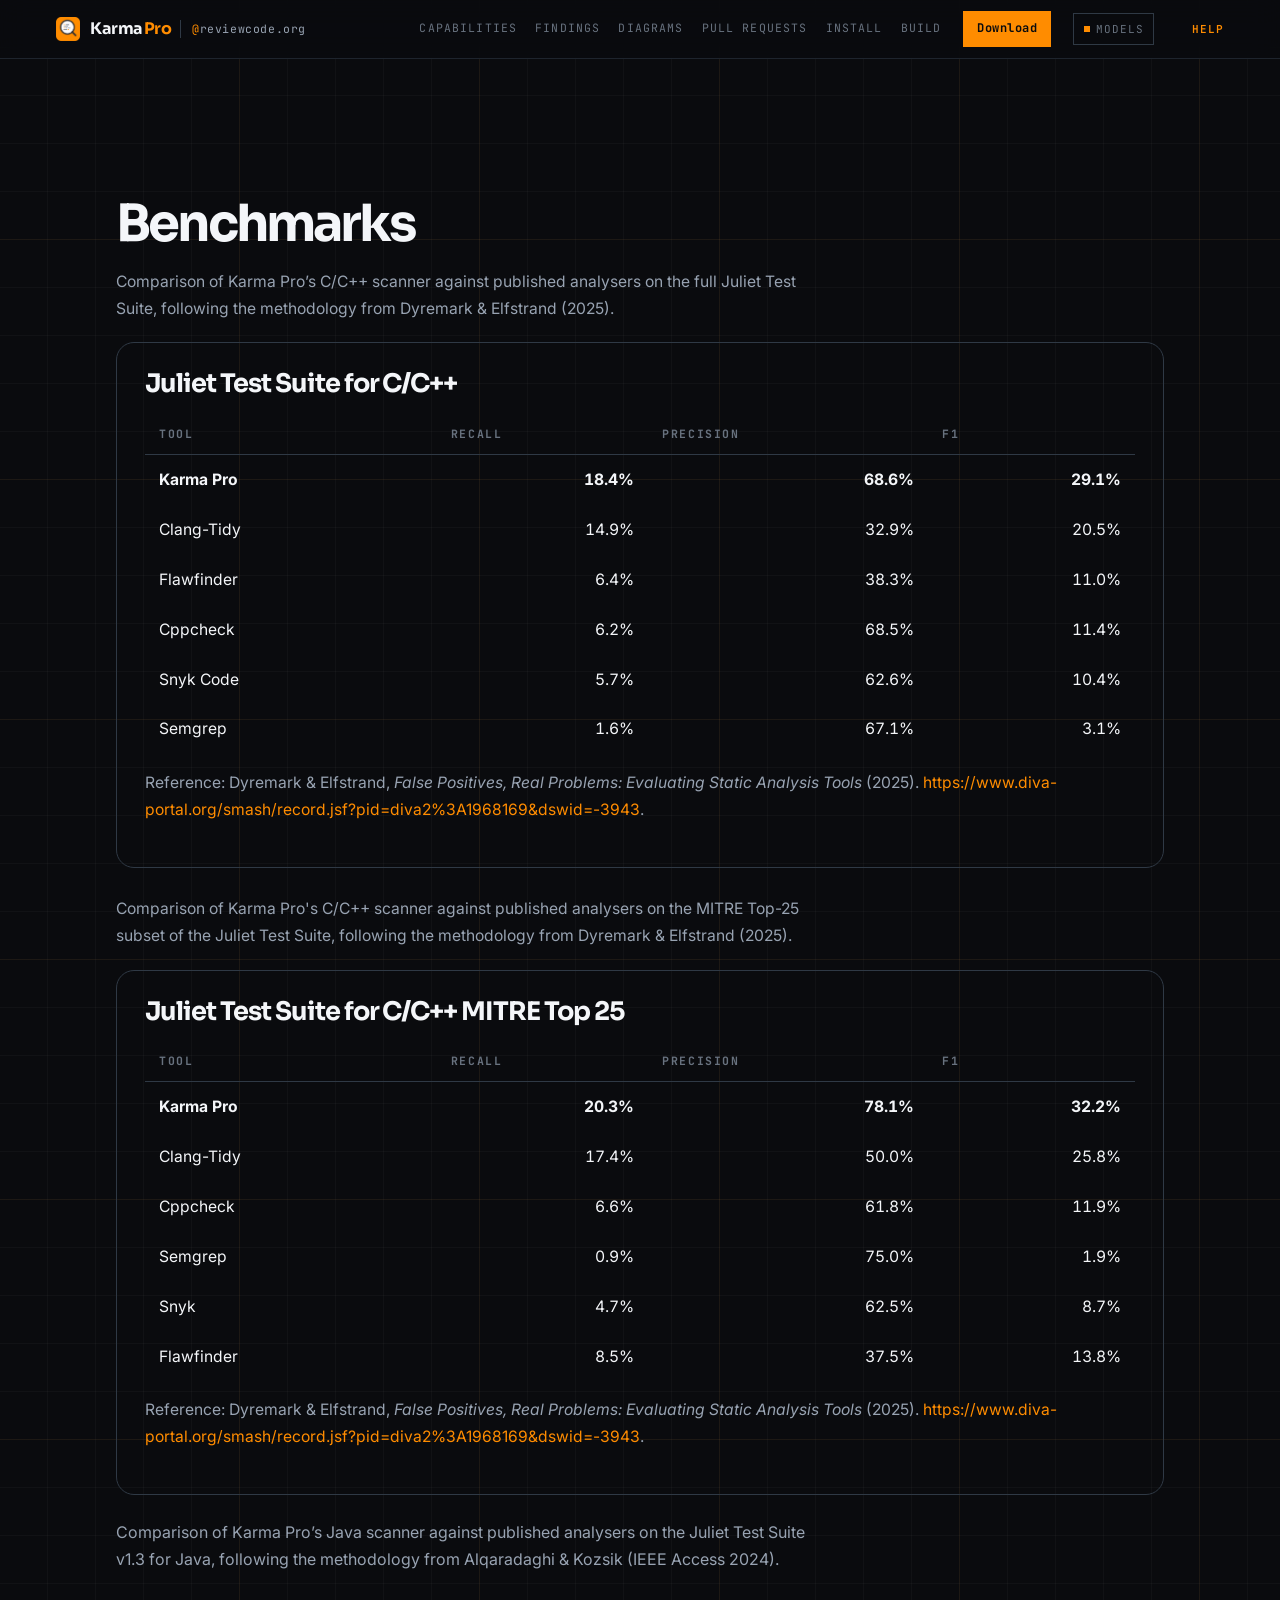
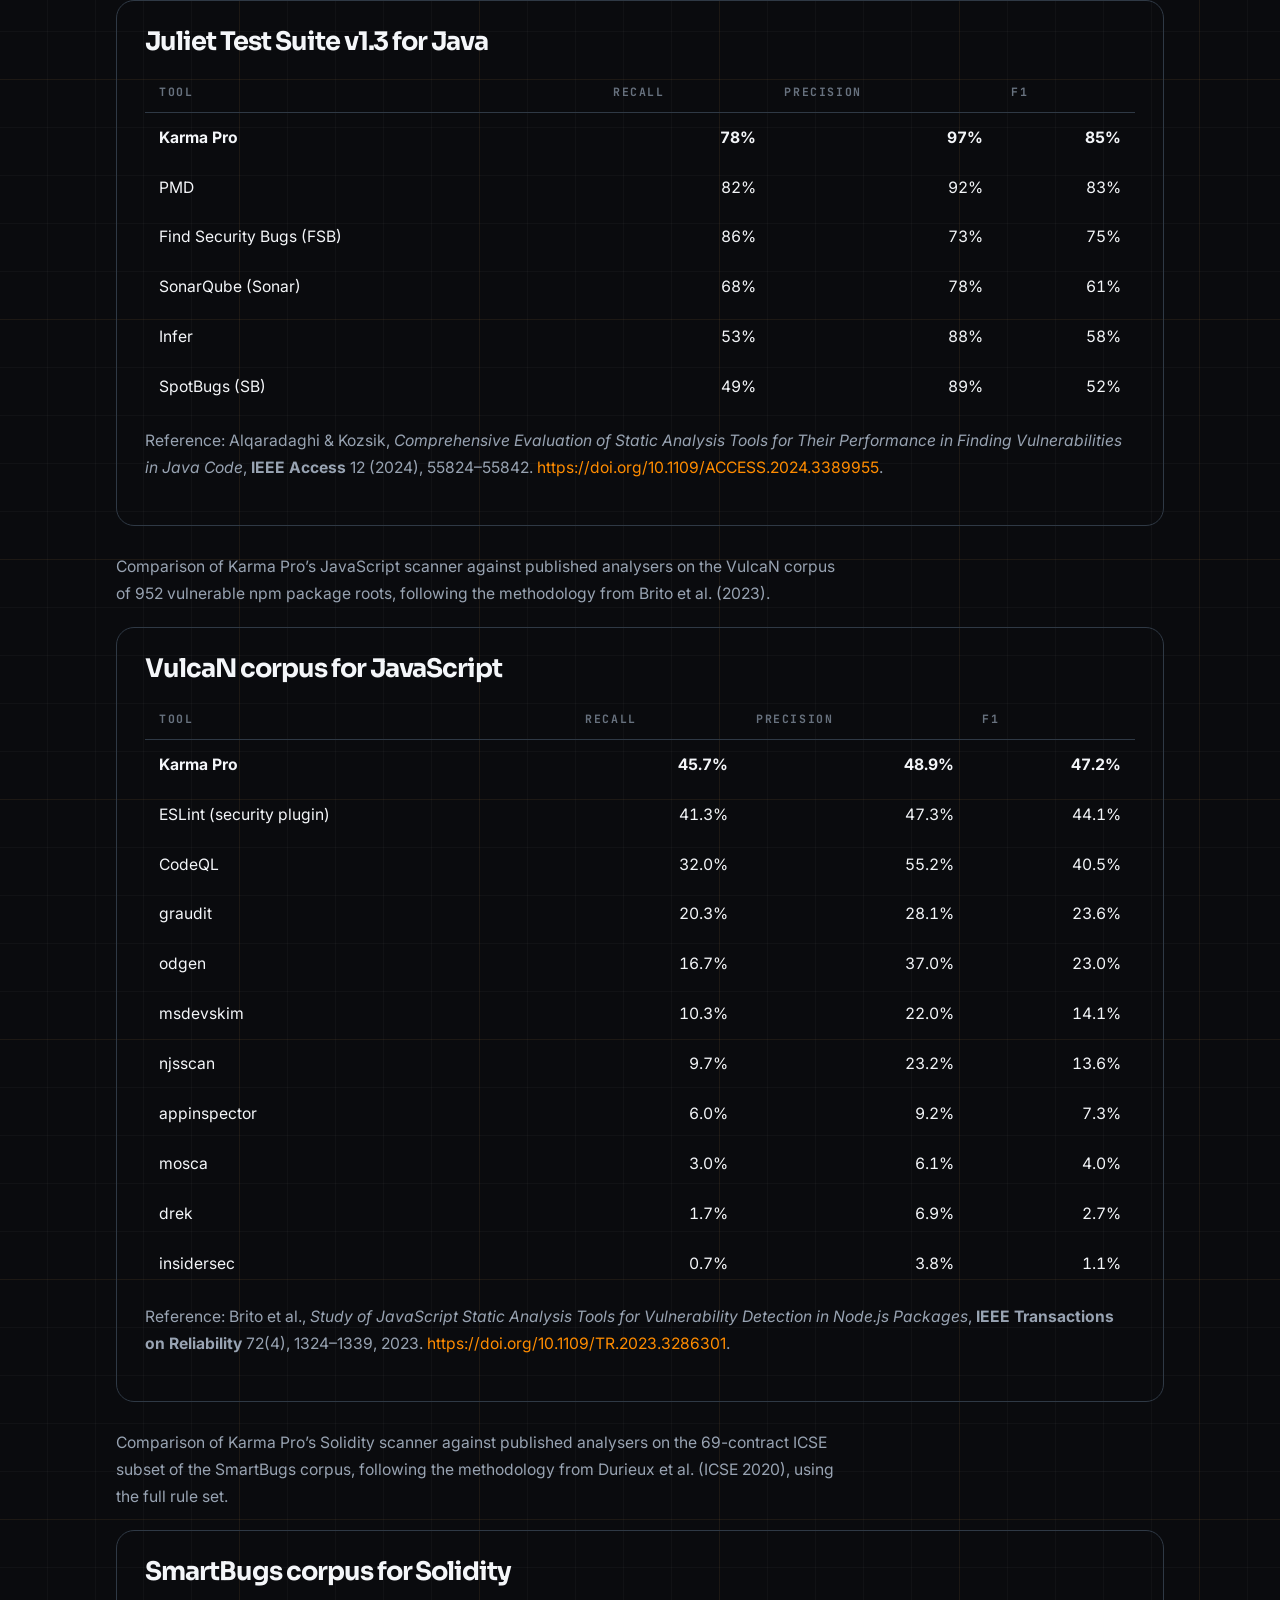
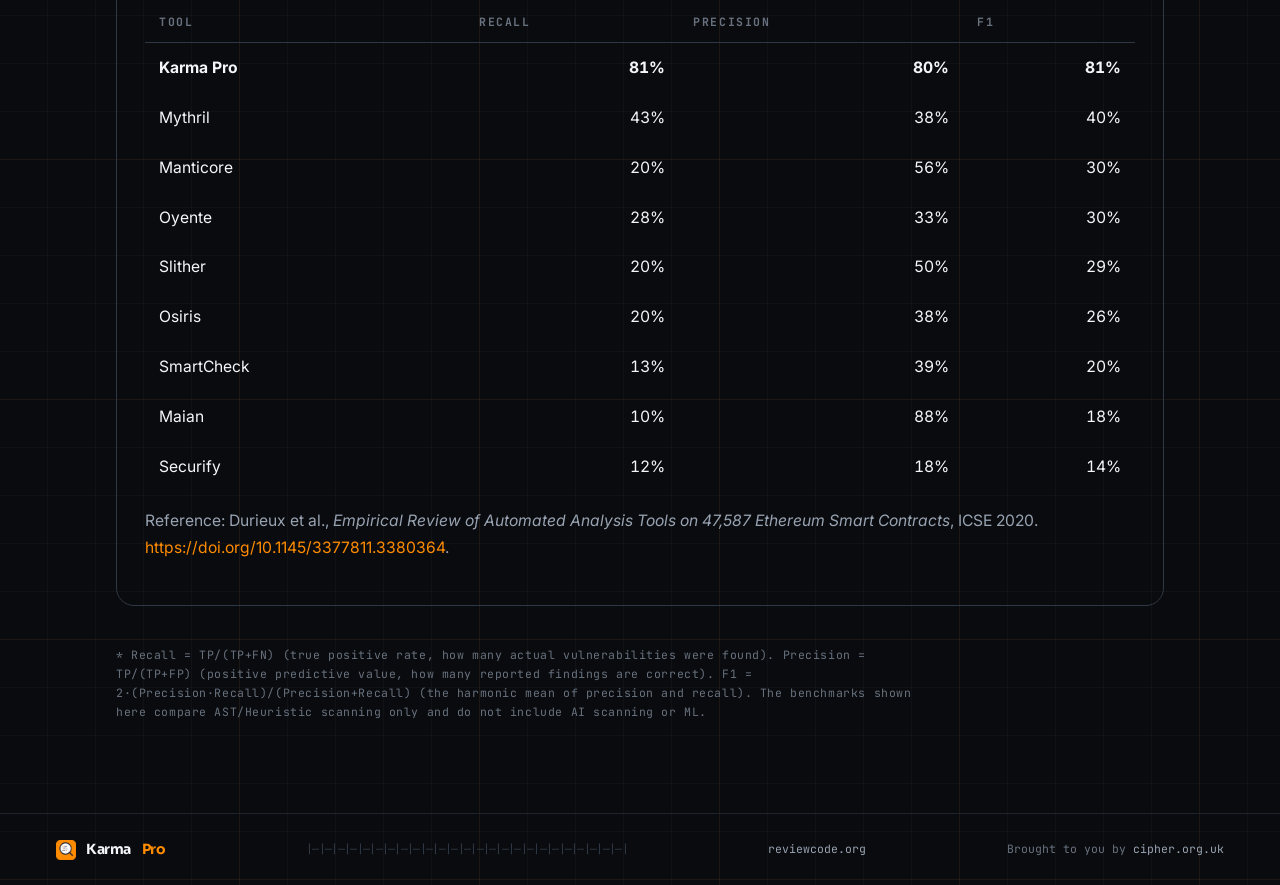
==== benchmarks/index.html @ 237b7b91 "update" ====
<!DOCTYPE html>
<html lang="en">
<head>
<meta charset="utf-8">
<meta name="viewport" content="width=device-width, initial-scale=1">
<title>Benchmarks — Karma Pro</title>
<meta name="description" content="Comparison benchmarks of Karma Pro with other static analysis security scanning tools.">
<meta property="og:site_name" content="reviewcode.org">
<meta property="og:url" content="https://reviewcode.org/benchmarks/">
<meta property="og:title" content="Benchmarks — Karma Pro">
<meta property="og:description" content="Static analysis benchmarks comparing Karma Pro against other scanners on Java Juliet Test Suite.">
<link rel="canonical" href="https://reviewcode.org/benchmarks/">
<link rel="icon" href="../assets/icon-256.png">
<link rel="apple-touch-icon" href="../assets/apple-touch-icon.png">
<link rel="preconnect" href="https://fonts.googleapis.com">
<link rel="preconnect" href="https://fonts.gstatic.com" crossorigin>
<link href="https://fonts.googleapis.com/css2?family=Sora:wght@400;600;700;800&family=Inter:wght@400;500;600&family=JetBrains+Mono:wght@400;500;700&display=swap" rel="stylesheet">
<link rel="stylesheet" href="../assets/site.css">

<!-- Google tag (gtag.js) -->
<script async src="https://www.googletagmanager.com/gtag/js?id=G-PY8FQVW70F"></script>
<script>
  window.dataLayer = window.dataLayer || [];
  function gtag(){dataLayer.push(arguments);}
  gtag('js', new Date());
  gtag('config', 'G-PY8FQVW70F');
</script>
<style>
.bench-wrap{max-width:1100px;margin:0 auto;padding:140px 26px 80px}
.bench-title{font-size:clamp(2rem,5vw,3.2rem);letter-spacing:-.055em;line-height:.98;margin:0 0 12px}
.bench-sub{color:var(--mute);margin:0 0 48px;max-width:720px}
.bench-card{background:var(--ink-2);border:1px solid var(--line-2);border-radius:18px;padding:28px;margin-bottom:40px;overflow-x:auto}
.bench-card h2{font-size:1.6rem;letter-spacing:-.04em;margin:0 0 18px}
.bench-table{width:100%;border-collapse:collapse;font-size:.98rem;min-width:720px}
.bench-table thead th{font-family:var(--mono);font-size:11.5px;letter-spacing:.14em;text-transform:uppercase;color:var(--faint);text-align:left;padding:10px 14px;border-bottom:1px solid var(--line-2);white-space:nowrap}
.bench-table tbody td{padding:12px 14px;border-bottom:1px solid var(--line-1);vertical-align:top}
.bench-table tbody tr:last-child td{border-bottom:none}
.bench-table td.num{text-align:right;font-variant-numeric:tabular-nums}
.bench-ref{color:var(--mute);font-size:.98rem;line-height:1.7;margin-top:16px}
.bench-ref a{color:var(--accent);text-decoration:none}
.bench-ref a:hover{text-decoration:underline}
</style>
</head>
<body>

<header class="top">
  <div class="wrap top-in">
    <a class="logo" href="/">
      <img src="../assets/appicon-mark.png" width="824" height="824" alt="">
      <b>Karma<em>Pro</em></b>
    </a>
    <span class="handle"><span class="at">@</span>reviewcode.org</span>
     <nav class="top-nav">
       <a href="/#sheet">Capabilities</a>
       <a href="/#findings">Findings</a>
       <a href="/#graphs">Diagrams</a>
       <a href="/#prs">Pull requests</a>
       <a href="/#download">Install</a>
       <a href="/#build">Build</a>
     </nav>
     <a class="top-cta" href="https://github.com/cphr/karmapro/releases/latest/download/Karma.pro.dmg" rel="noopener">Download</a>
     <a class="badge" href="/models/" title="Bayesian classifier models">Models</a>
     <a class="top-help" href="/help/" title="User guide and help">Help</a>
   </div>
</header>

<main>
  <section class="bench-wrap">
    <h1 class="bench-title" style="margin-bottom:32px;">Benchmarks</h1>
    <p style="color:var(--mute);margin:-12px 0 20px;font-size:.98rem;line-height:1.7;max-width:720px;">Comparison of Karma Pro’s C/C++ scanner against published analysers on the full Juliet Test Suite, following the methodology from Dyremark &amp; Elfstrand (2025).</p>
    <div class="bench-card">
      <h2>Juliet Test Suite for C/C++</h2>
      <table class="bench-table">
        <thead>
          <tr>
            <th>Tool</th>
            <th class="num">Recall</th>
            <th class="num">Precision</th>
            <th class="num">F1</th>
          </tr>
        </thead>
        <tbody>
          <tr><td><strong>Karma Pro</strong></td><td class="num"><strong>18.4%</strong></td><td class="num"><strong>68.6%</strong></td><td class="num"><strong>29.1%</strong></td></tr>
          <tr><td>Clang-Tidy</td><td class="num">14.9%</td><td class="num">32.9%</td><td class="num">20.5%</td></tr>
          <tr><td>Flawfinder</td><td class="num">6.4%</td><td class="num">38.3%</td><td class="num">11.0%</td></tr>
          <tr><td>Cppcheck</td><td class="num">6.2%</td><td class="num">68.5%</td><td class="num">11.4%</td></tr>
          <tr><td>Snyk Code</td><td class="num">5.7%</td><td class="num">62.6%</td><td class="num">10.4%</td></tr>
          <tr><td>Semgrep</td><td class="num">1.6%</td><td class="num">67.1%</td><td class="num">3.1%</td></tr>
        </tbody>
      </table>
      <p class="bench-ref">
        Reference: Dyremark &amp; Elfstrand, <em>False Positives, Real Problems: Evaluating Static Analysis Tools</em> (2025). <a href="https://www.diva-portal.org/smash/record.jsf?pid=diva2%3A1968169&dswid=-3943" rel="noopener" target="_blank">https://www.diva-portal.org/smash/record.jsf?pid=diva2%3A1968169&amp;dswid=-3943</a>.
      </p>

    </div>

    <p style="color:var(--mute);margin:-12px 0 20px;font-size:.98rem;line-height:1.7;max-width:720px;">Comparison of Karma Pro's C/C++ scanner against published analysers on the MITRE Top-25 subset of the Juliet Test Suite, following the methodology from Dyremark &amp; Elfstrand (2025).</p>
    <div class="bench-card">
      <h2>Juliet Test Suite for C/C++ MITRE Top 25</h2>
      <table class="bench-table">
        <thead>
          <tr>
            <th>Tool</th>
            <th class="num">Recall</th>
            <th class="num">Precision</th>
            <th class="num">F1</th>
          </tr>
        </thead>
        <tbody>
          <tr><td><strong>Karma Pro</strong></td><td class="num"><strong>20.3%</strong></td><td class="num"><strong>78.1%</strong></td><td class="num"><strong>32.2%</strong></td></tr>
          <tr><td>Clang-Tidy</td><td class="num">17.4%</td><td class="num">50.0%</td><td class="num">25.8%</td></tr>
          <tr><td>Cppcheck</td><td class="num">6.6%</td><td class="num">61.8%</td><td class="num">11.9%</td></tr>
          <tr><td>Semgrep</td><td class="num">0.9%</td><td class="num">75.0%</td><td class="num">1.9%</td></tr>
          <tr><td>Snyk</td><td class="num">4.7%</td><td class="num">62.5%</td><td class="num">8.7%</td></tr>
          <tr><td>Flawfinder</td><td class="num">8.5%</td><td class="num">37.5%</td><td class="num">13.8%</td></tr>
        </tbody>
      </table>
      <p class="bench-ref">
        Reference: Dyremark &amp; Elfstrand, <em>False Positives, Real Problems: Evaluating Static Analysis Tools</em> (2025). <a href="https://www.diva-portal.org/smash/record.jsf?pid=diva2%3A1968169&dswid=-3943" rel="noopener" target="_blank">https://www.diva-portal.org/smash/record.jsf?pid=diva2%3A1968169&amp;dswid=-3943</a>.
      </p>

    </div>

    <p class="bench-sub" style="margin-top:-16px;margin-bottom:28px;">Comparison of Karma Pro’s Java scanner against published analysers on the Juliet Test Suite v1.3 for Java, following the methodology from Alqaradaghi &amp; Kozsik (IEEE Access 2024).</p>
    <div class="bench-card">
      <h2>Juliet Test Suite v1.3 for Java</h2>
      <table class="bench-table">
        <thead>
          <tr>
            <th>Tool</th>
            <th class="num">Recall</th>
            <th class="num">Precision</th>
            <th class="num">F1</th>
          </tr>
        </thead>
        <tbody>
          <tr><td><strong>Karma Pro</strong></td><td class="num"><strong>78%</strong></td><td class="num"><strong>97%</strong></td><td class="num"><strong>85%</strong></td></tr>
          <tr><td>PMD</td><td class="num">82%</td><td class="num">92%</td><td class="num">83%</td></tr>
          <tr><td>Find Security Bugs (FSB)</td><td class="num">86%</td><td class="num">73%</td><td class="num">75%</td></tr>
          <tr><td>SonarQube (Sonar)</td><td class="num">68%</td><td class="num">78%</td><td class="num">61%</td></tr>
          <tr><td>Infer</td><td class="num">53%</td><td class="num">88%</td><td class="num">58%</td></tr>
          <tr><td>SpotBugs (SB)</td><td class="num">49%</td><td class="num">89%</td><td class="num">52%</td></tr>
        </tbody>
      </table>
      <p class="bench-ref">
        Reference: Alqaradaghi &amp; Kozsik, <em>Comprehensive Evaluation of Static Analysis Tools for Their Performance in Finding Vulnerabilities in Java Code</em>, <strong>IEEE Access</strong> 12 (2024), 55824–55842. <a href="https://doi.org/10.1109/ACCESS.2024.3389955" rel="noopener" target="_blank">https://doi.org/10.1109/ACCESS.2024.3389955</a>.
      </p>

    </div>

    <p style="color:var(--mute);margin:-12px 0 20px;font-size:.98rem;line-height:1.7;max-width:720px;">Comparison of Karma Pro’s JavaScript scanner against published analysers on the VulcaN corpus of 952 vulnerable npm package roots, following the methodology from Brito et al. (2023).</p>
    <div class="bench-card">
      <h2>VulcaN corpus for JavaScript</h2>
      <table class="bench-table">
        <thead>
          <tr>
            <th>Tool</th>
            <th class="num">Recall</th>
            <th class="num">Precision</th>
            <th class="num">F1</th>
          </tr>
        </thead>
        <tbody>
          <tr><td><strong>Karma Pro</strong></td><td class="num"><strong>45.7%</strong></td><td class="num"><strong>48.9%</strong></td><td class="num"><strong>47.2%</strong></td></tr>
          <tr><td>ESLint (security plugin)</td><td class="num">41.3%</td><td class="num">47.3%</td><td class="num">44.1%</td></tr>
          <tr><td>CodeQL</td><td class="num">32.0%</td><td class="num">55.2%</td><td class="num">40.5%</td></tr>
          <tr><td>graudit</td><td class="num">20.3%</td><td class="num">28.1%</td><td class="num">23.6%</td></tr>
          <tr><td>odgen</td><td class="num">16.7%</td><td class="num">37.0%</td><td class="num">23.0%</td></tr>
          <tr><td>msdevskim</td><td class="num">10.3%</td><td class="num">22.0%</td><td class="num">14.1%</td></tr>
          <tr><td>njsscan</td><td class="num">9.7%</td><td class="num">23.2%</td><td class="num">13.6%</td></tr>
          <tr><td>appinspector</td><td class="num">6.0%</td><td class="num">9.2%</td><td class="num">7.3%</td></tr>
          <tr><td>mosca</td><td class="num">3.0%</td><td class="num">6.1%</td><td class="num">4.0%</td></tr>
          <tr><td>drek</td><td class="num">1.7%</td><td class="num">6.9%</td><td class="num">2.7%</td></tr>
          <tr><td>insidersec</td><td class="num">0.7%</td><td class="num">3.8%</td><td class="num">1.1%</td></tr>
        </tbody>
      </table>
      <p class="bench-ref">
        Reference: Brito et al., <em>Study of JavaScript Static Analysis Tools for Vulnerability Detection in Node.js Packages</em>, <strong>IEEE Transactions on Reliability</strong> 72(4), 1324–1339, 2023. <a href="https://doi.org/10.1109/TR.2023.3286301" rel="noopener" target="_blank">https://doi.org/10.1109/TR.2023.3286301</a>.
      </p>

    </div>

    <p style="color:var(--mute);margin:-12px 0 20px;font-size:.98rem;line-height:1.7;max-width:720px;">Comparison of Karma Pro’s Solidity scanner against published analysers on the 69-contract ICSE subset of the SmartBugs corpus, following the methodology from Durieux et al. (ICSE 2020), using the full rule set.</p>
    <div class="bench-card">
      <h2>SmartBugs corpus for Solidity</h2>
      <table class="bench-table">
        <thead>
          <tr>
            <th>Tool</th>
            <th class="num">Recall</th>
            <th class="num">Precision</th>
            <th class="num">F1</th>
          </tr>
        </thead>
        <tbody>
          <tr><td><strong>Karma Pro</strong></td><td class="num"><strong>81%</strong></td><td class="num"><strong>80%</strong></td><td class="num"><strong>81%</strong></td></tr>
          <tr><td>Mythril</td><td class="num">43%</td><td class="num">38%</td><td class="num">40%</td></tr>
          <tr><td>Manticore</td><td class="num">20%</td><td class="num">56%</td><td class="num">30%</td></tr>
          <tr><td>Oyente</td><td class="num">28%</td><td class="num">33%</td><td class="num">30%</td></tr>
          <tr><td>Slither</td><td class="num">20%</td><td class="num">50%</td><td class="num">29%</td></tr>
          <tr><td>Osiris</td><td class="num">20%</td><td class="num">38%</td><td class="num">26%</td></tr>
          <tr><td>SmartCheck</td><td class="num">13%</td><td class="num">39%</td><td class="num">20%</td></tr>
          <tr><td>Maian</td><td class="num">10%</td><td class="num">88%</td><td class="num">18%</td></tr>
          <tr><td>Securify</td><td class="num">12%</td><td class="num">18%</td><td class="num">14%</td></tr>
        </tbody>
      </table>
      <p class="bench-ref">
        Reference: Durieux et al., <em>Empirical Review of Automated Analysis Tools on 47,587 Ethereum Smart Contracts</em>, ICSE 2020. <a href="https://doi.org/10.1145/3377811.3380364" rel="noopener" target="_blank">https://doi.org/10.1145/3377811.3380364</a>.
      </p>

    </div>

    <p style="margin-top:2rem;font-family:var(--mono);font-size:11.5px;letter-spacing:.05em;color:var(--faint);max-width:820px;">* Recall = TP/(TP+FN) (true positive rate, how many actual vulnerabilities were found). Precision = TP/(TP+FP) (positive predictive value, how many reported findings are correct). F1 = 2·(Precision·Recall)/(Precision+Recall) (the harmonic mean of precision and recall). The benchmarks shown here compare AST/Heuristic scanning only and do not include AI scanning or ML.</p>
  </section>
</main>

<footer class="foot">
  <div class="wrap foot-in">
    <span class="logo small"><img src="../assets/appicon-mark.png" width="824" height="824" alt="">Karma<em>Pro</em></span>
    <span class="ticks" aria-hidden="true">|—|—|—|—|—|—|—|—|—|—|—|—|—|—|—|—|—|—|—|—|—|—|—|—|—|</span>
    <span><a href="https://reviewcode.org/">reviewcode.org</a></span>
    <span>Brought to you by <a href="https://www.cipher.org.uk" rel="noopener">cipher.org.uk</a></span>
  </div>
</footer>

</body>
</html>
---- assets/site.css ----
/* reviewcode.org */

:root{
  --ink:#0a0b0e;

  --ink-3:#161a21;
  --paper:#f4f6f9;
  --mute:#98a3b2;
  --faint:#68727f;
  --line:#1e242d;
  --line-2:#2f3945;
  --accent:#ff8c00;
  --accent-2:#ffa733;
  --yellow:#ffd166;
  --red:#ff5f5f;
  --green:#4ade9a;
  --violet:#b39cff;
  --sans:"Inter",-apple-system,BlinkMacSystemFont,"Segoe UI",sans-serif;
  --disp:"Sora","Inter",sans-serif;
  --mono:"JetBrains Mono",ui-monospace,SFMono-Regular,Menlo,monospace;
  --max:1220px;
  --shot-h:400px;
}

*{box-sizing:border-box}
html{scroll-behavior:smooth;scroll-padding-top:76px}
body{
  margin:0;color:var(--paper);
  font:400 16px/1.65 var(--sans);-webkit-font-smoothing:antialiased;overflow-x:hidden;
  background-color:var(--ink);
  background-image:
    linear-gradient(rgba(255,255,255,.026) 1px,transparent 1px),
    linear-gradient(90deg,rgba(255,255,255,.026) 1px,transparent 1px),
    linear-gradient(rgba(255,140,0,.055) 1px,transparent 1px),
    linear-gradient(90deg,rgba(255,140,0,.055) 1px,transparent 1px);
  background-size:48px 48px,48px 48px,240px 240px,240px 240px;
  background-position:-1px -1px;
}
::selection{background:var(--accent);color:var(--ink)}
img{max-width:100%;display:block}
a{color:var(--accent);text-decoration:none}
a:hover{color:var(--accent-2)}
code{font-family:var(--mono);font-size:.85em;color:var(--accent-2)}
h1,h2{margin:0;font-family:var(--disp);font-weight:700;letter-spacing:-.04em;line-height:1}
.wrap{max-width:var(--max);margin:0 auto;padding:0 26px}

/* ── top bar ──────────────────────────────── */
.top{position:sticky;top:0;z-index:60;background:rgba(10,11,14,.86);backdrop-filter:blur(14px);border-bottom:1px solid var(--line)}
.top-in{display:flex;align-items:center;gap:22px;height:58px}
.logo{display:flex;align-items:center;gap:10px;color:var(--paper);font-family:var(--disp);font-weight:700;font-size:16px;letter-spacing:-.03em}
.logo img{width:24px;height:24px}
.logo em{font-style:normal;color:var(--accent);margin-left:1px}
.logo.small{font-size:14px}
.logo.small img{width:20px;height:20px}
.handle{
  font-family:var(--mono);font-size:11.5px;letter-spacing:.05em;color:var(--mute);
  border-left:1px solid var(--line-2);padding-left:11px;margin-left:-13px;white-space:nowrap;
}
.handle .at{color:var(--accent)}
.top-nav{display:flex;gap:18px;margin-left:auto}
.top-nav a{
  font-family:var(--mono);font-size:11.5px;letter-spacing:.1em;text-transform:uppercase;
  color:var(--faint);padding:4px 0;border-bottom:1px solid transparent;
}
.top-nav a:hover{color:var(--accent);border-bottom-color:var(--accent)}
.top-cta{
  font-family:var(--mono);font-size:12px;letter-spacing:.04em;background:var(--accent);
  color:var(--ink);padding:8px 14px;font-weight:700;
}
.top-cta:hover{background:var(--paper);color:var(--ink)}
.badge{
  font-family:var(--mono);font-size:11px;letter-spacing:.08em;text-transform:uppercase;
  background:transparent;border:1px solid var(--line-2);color:var(--faint);
  padding:6px 10px;display:inline-flex;align-items:center;gap:6px;
}
.badge::before{content:"";width:6px;height:6px;background:var(--accent);display:inline-block}
.badge:hover{color:var(--accent);border-color:var(--accent)}

.top-help{
  font-family:var(--mono);font-size:11px;letter-spacing:.08em;text-transform:uppercase;
  color:var(--accent);font-weight:600;margin-left:16px;
}

/* ── hero ─────────────────────────────────── */
.hero{padding:76px 26px 0}
.hero-grid{display:grid;grid-template-columns:minmax(0,1fr) 552px;gap:52px;align-items:center}
.hero-copy{min-width:0}
.hero-shot{margin:0}
.hero-shot img{width:100%;height:auto;border:1px solid var(--line-2);display:block}
.shot-fine{
  display:block;margin-top:12px;
  font-family:var(--mono);font-size:11.5px;letter-spacing:.05em;color:var(--faint);
}
.shot-fine[hidden]{display:none}
.kicker{
  font-family:var(--mono);font-size:11.5px;letter-spacing:.18em;text-transform:uppercase;
  color:var(--faint);margin:0 0 26px;
}
h1{font-size:clamp(1.9rem,5.2vw,4.25rem);letter-spacing:-.055em;line-height:.98}
h1 span{display:block}
h1 em{font-style:normal;color:var(--accent)}
h1 .outline{color:transparent;-webkit-text-stroke:1.5px var(--accent-2)}
.hero-sub{max-width:600px;margin:26px 0 0;font-size:1.08rem;color:var(--mute)}

.hero-cta{display:flex;gap:12px;flex-wrap:wrap;margin-top:34px}
.hero-fine{
  flex:1 0 100%;
  font-family:var(--mono);font-size:11.5px;letter-spacing:.05em;color:var(--faint);
}
.btn{
  display:inline-flex;align-items:center;font-family:var(--disp);font-weight:700;font-size:15px;
  background:var(--accent);color:var(--ink);padding:14px 26px;letter-spacing:-.02em;
  transition:transform .14s,background .14s;
}
.btn:hover{background:var(--paper);color:var(--ink);transform:translateY(-2px)}
.btn.alt{background:transparent;border:1px solid var(--line-2);color:var(--paper)}
.btn.alt:hover{background:var(--ink-3);border-color:var(--accent);color:var(--accent)}
.btn.dark{background:var(--ink);color:var(--accent)}
.btn.dark:hover{background:var(--paper);color:var(--ink)}
.btn.ghostdark{background:transparent;border:1px solid rgba(8,9,12,.4);color:var(--ink)}
.btn.ghostdark:hover{background:var(--ink);color:var(--accent)}

/* dimension line under the hero */
.dim{
  display:flex;align-items:center;gap:28px;margin-top:64px;
}
.dim i{flex:1;height:1px;background:var(--line-2);position:relative}
.dim i::before,.dim i::after{
  content:"";position:absolute;top:-3px;width:1px;height:7px;background:var(--line-2);
}
.dim i::before{left:0}
.dim i::after{right:0}

/* ── title block figures ──────────────────── */
.figures{border-bottom:1px solid var(--line);background:rgba(16,19,24,.6)}
.figures-in{display:grid;grid-template-columns:repeat(2,1fr)}
.fig{padding:30px 26px;border-left:1px solid var(--line)}
.fig:first-child{border-left:0}
.fig b{
  display:block;font-family:var(--mono);font-size:2.6rem;font-weight:700;
  color:var(--accent);letter-spacing:-.04em;line-height:1;
}
.fig span{
  display:block;margin-top:8px;font-family:var(--mono);font-size:10.5px;
  letter-spacing:.12em;text-transform:uppercase;color:var(--faint);line-height:1.5;
}

/* ── sections ─────────────────────────────── */
.band{padding:82px 26px;border-bottom:1px solid var(--line)}
.label{
  display:flex;align-items:center;gap:12px;
  font-family:var(--mono);font-size:11px;letter-spacing:.2em;text-transform:uppercase;
  color:var(--accent);margin:0 0 32px;
}
.label::after{content:"";flex:1;height:1px;background:var(--line)}

/* ── capability ledger ────────────────────── */
.ledger{border-top:1px solid var(--line-2)}
.lg-h,.lg-r{
  display:grid;grid-template-columns:minmax(0,.85fr) minmax(0,1.5fr) minmax(0,.8fr);
  gap:26px;padding:15px 14px;border-bottom:1px solid var(--line);align-items:baseline;
}
.lg-h{
  font-family:var(--mono);font-size:10px;letter-spacing:.16em;text-transform:uppercase;
  color:var(--faint);background:rgba(22,26,33,.55);
}
.lg-r{transition:background .16s}
.lg-r:hover{background:rgba(255,140,0,.045)}
.lg-a{font-family:var(--disp);font-weight:600;font-size:1.02rem;letter-spacing:-.02em}
.lg-r:hover .lg-a{color:var(--accent)}
.lg-b{color:var(--faint);font-size:.92rem;line-height:1.6}
.lg-c{
  font-family:var(--mono);font-size:11px;letter-spacing:.06em;color:var(--mute);
  text-transform:uppercase;
}

/* ── split: prose beside a figure ─────────── */
.split{display:grid;grid-template-columns:minmax(0,1fr) minmax(0,1.05fr);gap:60px;align-items:start}
.split-copy h2{font-size:clamp(2rem,5vw,3.4rem);letter-spacing:-.045em;line-height:1.04;margin-bottom:22px}
.split-copy p{margin:0 0 16px;color:var(--mute);font-size:1.04rem}
.split-copy p:last-child{margin-bottom:0}
.split-copy b{color:var(--paper);font-weight:600}
.split-copy .tight,.tight{font-size:.92rem;color:var(--faint);line-height:1.6}
.split-copy .tight b,.tight b{color:var(--paper)}
.split-side{min-width:0}

/* ── findings table ───────────────────────── */
.ftab{width:100%;border-collapse:collapse;font-family:var(--mono);font-size:12px}
.ftab th{
  text-align:left;padding:9px 12px;font-size:10px;font-weight:400;letter-spacing:.16em;
  text-transform:uppercase;color:var(--faint);border-bottom:1px solid var(--line-2);
}
.ftab td{padding:10px 12px;border-bottom:1px solid var(--line)}
.ftab tr:hover td{background:rgba(255,140,0,.045)}
.g{font-weight:700;letter-spacing:.06em}
.g.crit{color:var(--red)}.g.high{color:var(--accent)}
.g.med{color:var(--yellow)}.g.low{color:var(--faint)}
.tag{display:inline-flex;align-items:center;gap:6px;font-size:10.5px;letter-spacing:.1em;text-transform:uppercase;color:var(--mute)}
.tag::before{content:"";width:6px;height:6px}
.tag.ast::before{background:var(--green)}
.tag.hot::before{background:var(--yellow)}
.tag.ai::before{background:var(--violet)}
.tag.ml::before{background:var(--accent)}

/* ── main window figure ─────────────────────── */
/* main window beside the diagram list */
.duo{display:grid;grid-template-columns:571px minmax(0,1fr);gap:56px;align-items:start;margin-top:46px}
.duo .drawing{margin:0;max-width:none}
.drawing img{
  width:100%;height:var(--shot-h);object-fit:cover;object-position:top;
  border:1px solid var(--line-2);
}

/* ── pull request notes + figures ──────────── */
.notes{border-top:1px solid var(--line-2)}
.notes-r{
  display:grid;grid-template-columns:140px minmax(0,1fr);gap:20px;padding:12px 2px;
  border-bottom:1px solid var(--line);align-items:baseline;
}
.notes-r span{
  font-family:var(--mono);font-size:10px;letter-spacing:.14em;text-transform:uppercase;color:var(--faint);
}
.notes-r b{font-weight:400;color:var(--mute);font-size:.9rem;line-height:1.55}

.figpair{display:grid;grid-template-columns:repeat(2,1fr);gap:26px;margin-top:46px;align-items:start}
.fg{margin:0}
.fg img{
  width:100%;height:auto;border:1px solid var(--line-2);
  filter:saturate(.93) brightness(.96);transition:filter .2s;
}
.fg.win img{height:var(--shot-h);object-fit:cover;object-position:top}
.fg:hover img{filter:none}
.fg figcaption{
  margin-top:10px;font-family:var(--mono);font-size:10.5px;letter-spacing:.1em;
  text-transform:uppercase;color:var(--faint);
}

/* ── inverted paper section ───────────────── */
.paper code{color:#a35000}
.shot{margin:0}
.shot img{width:100%;height:auto;border:1px solid rgba(18,20,15,.22)}

.rls{
  display:grid;grid-template-columns:auto minmax(0,1fr);gap:4px 14px;
  align-items:baseline;margin:0 0 20px;padding:12px 14px;
  border:1px solid var(--line-2);background:rgba(16,19,24,.7);
}
.rls[hidden]{display:none}
.rls-l{
  grid-column:1 / -1;font-family:var(--mono);font-size:10px;
  letter-spacing:.14em;text-transform:uppercase;color:var(--faint);
}
.rls-t{grid-column:1;font-family:var(--mono);font-size:13px;color:var(--accent);font-weight:500}
.rls-d{
  grid-column:2;font-family:var(--mono);font-size:10px;
  letter-spacing:.12em;text-transform:uppercase;color:var(--faint);
}
.rls-n{grid-column:1 / -1;margin-top:5px;color:var(--mute);font-size:.95rem;line-height:1.6}

/* ── install steps ────────────────────────── */
.steps-note{
  margin:26px 0 0;max-width:76ch;
  font-family:var(--mono);font-size:12px;line-height:1.75;color:var(--faint);
}
.steps-note + .steps-note{margin-top:10px}
.steps-note + .steps-note code{font-size:12.24px;display:block;margin-top:4px}
.steps-note code{color:var(--accent-2);word-break:break-all}
.steps-cta{margin-top:20px}
.steps-cta .btn.alt{padding:12px 22px;font-size:13.5px}

/* ── build title block ────────────────────── */
.titleblock{border:1px solid var(--line-2);background:rgba(16,19,24,.7)}
.tb-r{
  display:grid;grid-template-columns:118px minmax(0,1fr);gap:16px;padding:12px 16px;
  border-bottom:1px solid var(--line);align-items:baseline;
}
.tb-r:last-child{border-bottom:0}
.tb-r span{
  font-family:var(--mono);font-size:10px;letter-spacing:.14em;text-transform:uppercase;color:var(--faint);
}
.tb-r b{font-family:var(--mono);font-size:12.5px;font-weight:500;color:var(--paper);word-break:break-word}

/* ── final CTA (inverted) ─────────────────── */
.final{background:var(--accent);color:var(--ink);padding:86px 26px}
.final-in{text-align:center}
.final h2{
  font-family:var(--disp);font-weight:800;font-size:clamp(1.7rem,4.6vw,3.5rem);
  letter-spacing:-.05em;line-height:1;
}
.final-cta{display:flex;gap:12px;justify-content:center;flex-wrap:wrap;margin-top:32px}
.final-fine{
  margin:28px auto 0;max-width:620px;font-family:var(--mono);font-size:12px;
  letter-spacing:.02em;color:rgba(8,9,12,.66);
}

/* ── footer ───────────────────────────────── */
.foot{border-top:1px solid var(--line);padding:24px 26px}
.foot-in{
  display:flex;gap:18px;flex-wrap:wrap;align-items:center;justify-content:space-between;
  font-family:var(--mono);font-size:11.5px;color:var(--faint);
}
.foot-in a{color:var(--mute)}
.ticks{color:var(--line-2);letter-spacing:-.06em;overflow:hidden;max-width:34%;white-space:nowrap}

/* ── responsive ───────────────────────────── */
@media (max-width:1080px){
  .lg-h,.lg-r{grid-template-columns:minmax(0,.9fr) minmax(0,1.6fr)}
  .lg-h span:last-child,.lg-r .lg-c{display:none}
  .split{grid-template-columns:1fr;gap:38px}
  .duo{grid-template-columns:1fr;gap:34px}
}
@media (max-width:820px){
  .top-nav{display:none}
  .hero-grid{grid-template-columns:1fr;gap:34px}
  .hero-shot{max-width:560px}
  .figures-in{grid-template-columns:repeat(2,1fr)}
  .fig{border-left:0;border-top:1px solid var(--line)}
  .fig:nth-child(-n+2){border-top:0}
  .fig:nth-child(odd){border-left:1px solid var(--line)}
  .fig:first-child{border-left:0}
  .figpair{grid-template-columns:1fr}
  .notes-r{grid-template-columns:1fr;gap:5px}
  .ticks{display:none}
}
@media (max-width:560px){
  .figures-in{grid-template-columns:1fr}
  .fig{border-left:0!important}
  .lg-h{display:none}
  .lg-r{grid-template-columns:1fr;gap:6px}
  .final-cta .btn{width:100%;justify-content:center}
}
@media (prefers-reduced-motion:reduce){
  html{scroll-behavior:auto}
  .btn:hover{transform:none}
}
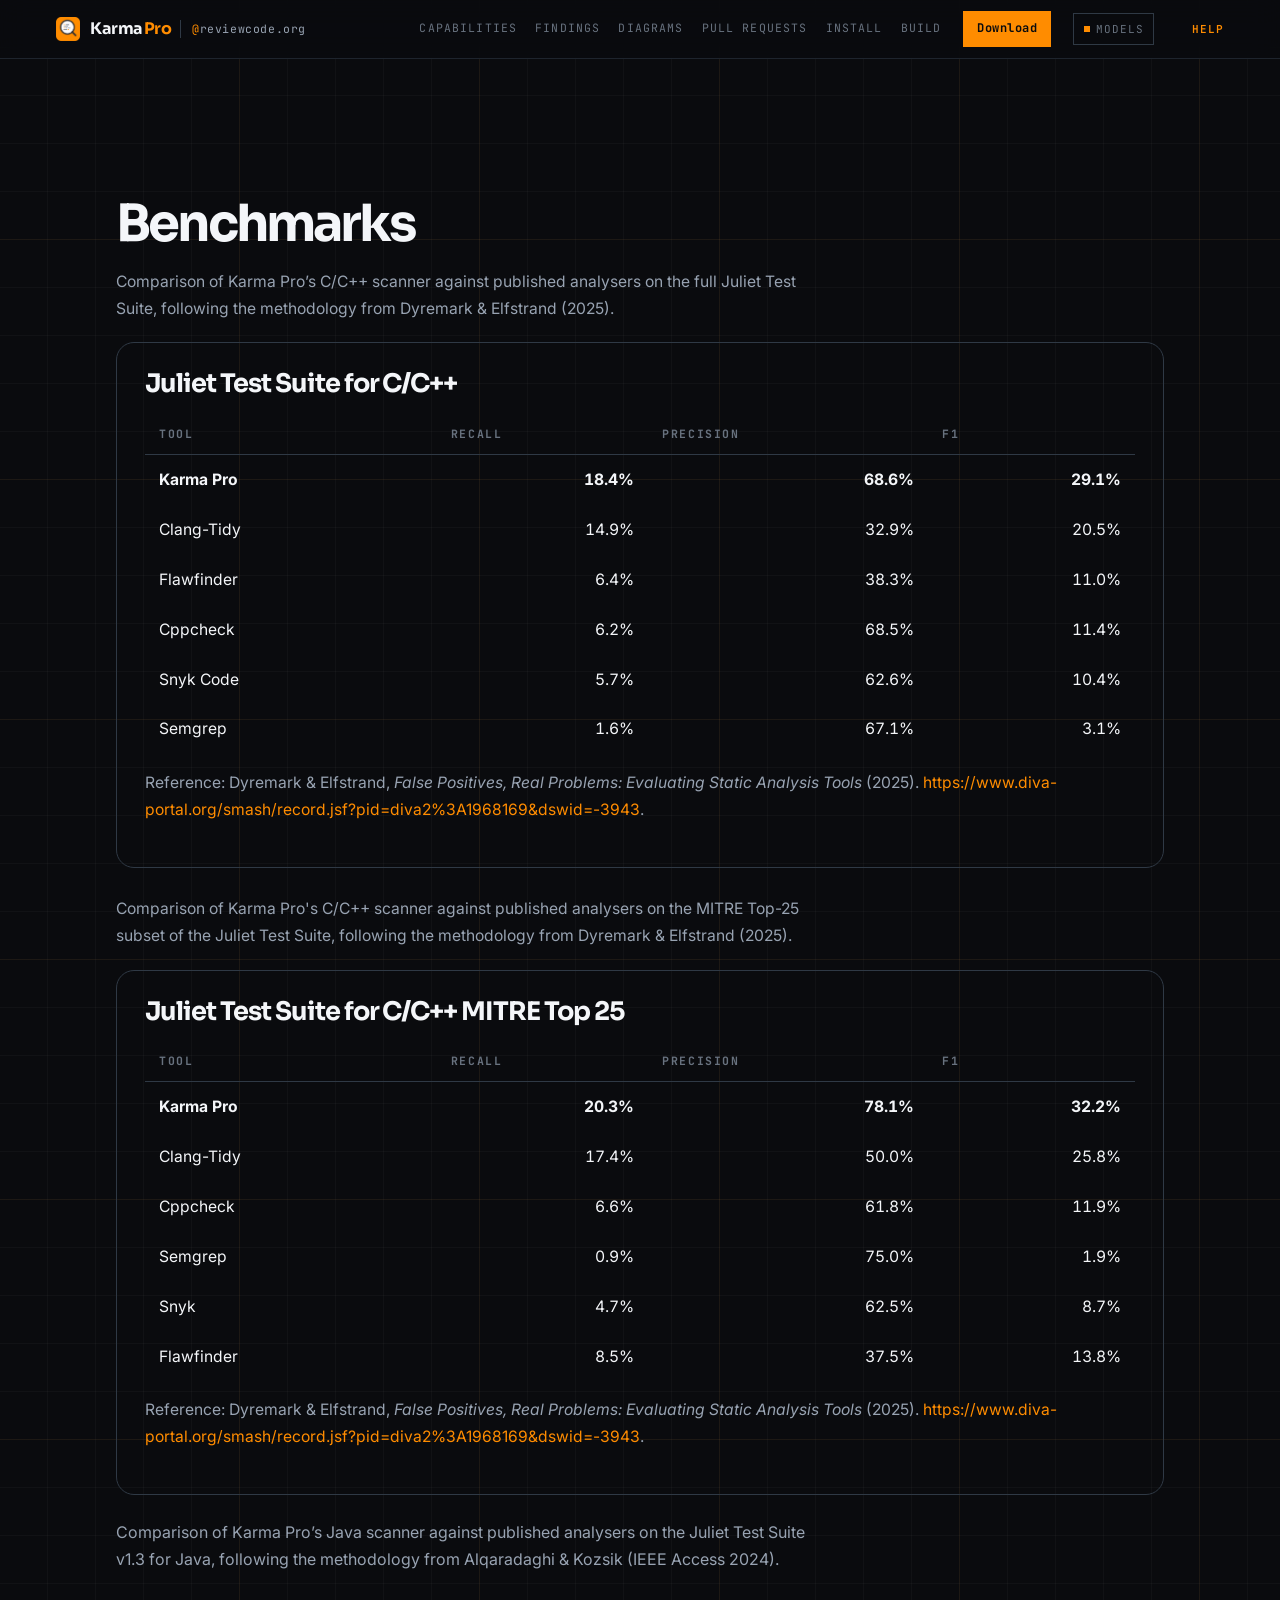
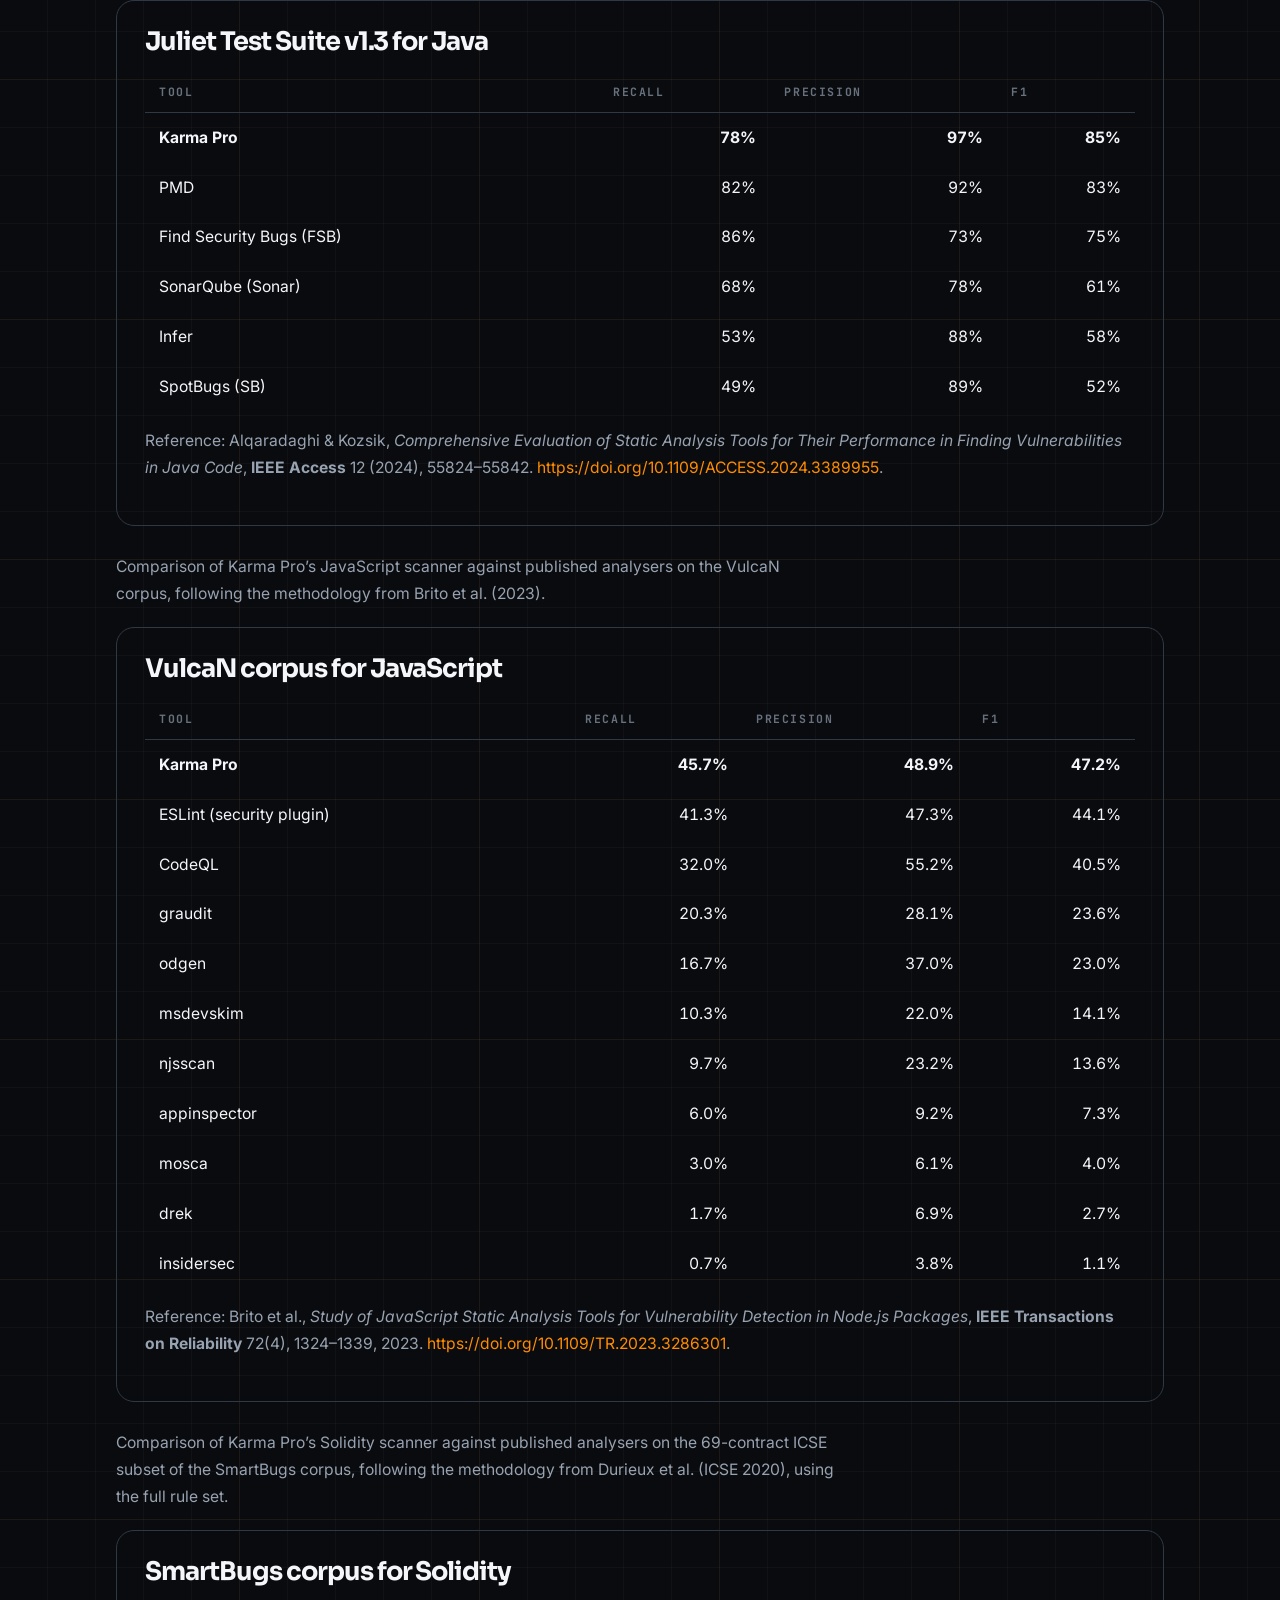
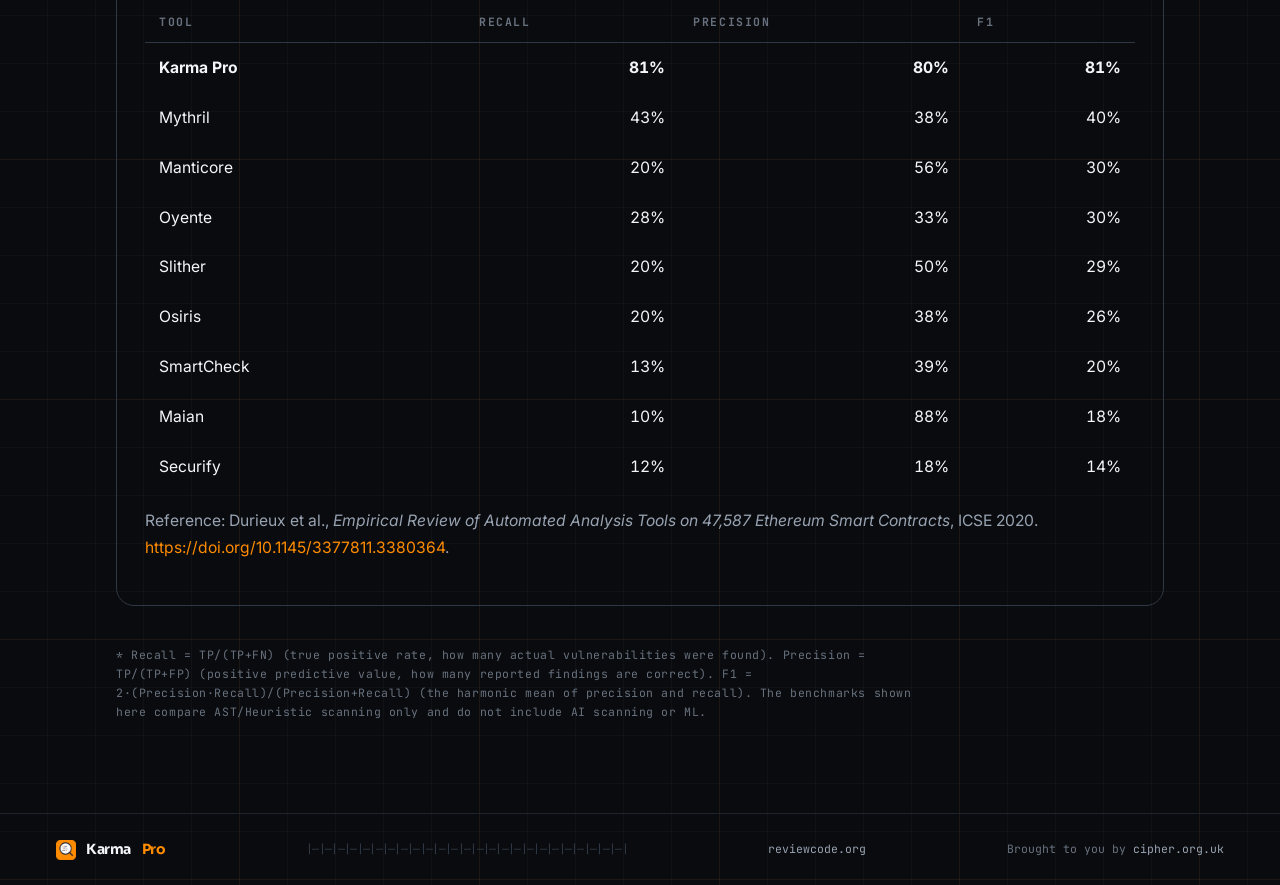
==== commit 1f597e16: "update" ====
--- a/benchmarks/index.html
+++ b/benchmarks/index.html
@@ -148,7 +148,7 @@
 
     </div>
 
-    <p style="color:var(--mute);margin:-12px 0 20px;font-size:.98rem;line-height:1.7;max-width:720px;">Comparison of Karma Pro’s JavaScript scanner against published analysers on the VulcaN corpus of 952 vulnerable npm package roots, following the methodology from Brito et al. (2023).</p>
+    <p style="color:var(--mute);margin:-12px 0 20px;font-size:.98rem;line-height:1.7;max-width:720px;">Comparison of Karma Pro’s JavaScript scanner against published analysers on the VulcaN corpus, following the methodology from Brito et al. (2023).</p>
     <div class="bench-card">
       <h2>VulcaN corpus for JavaScript</h2>
       <table class="bench-table">
